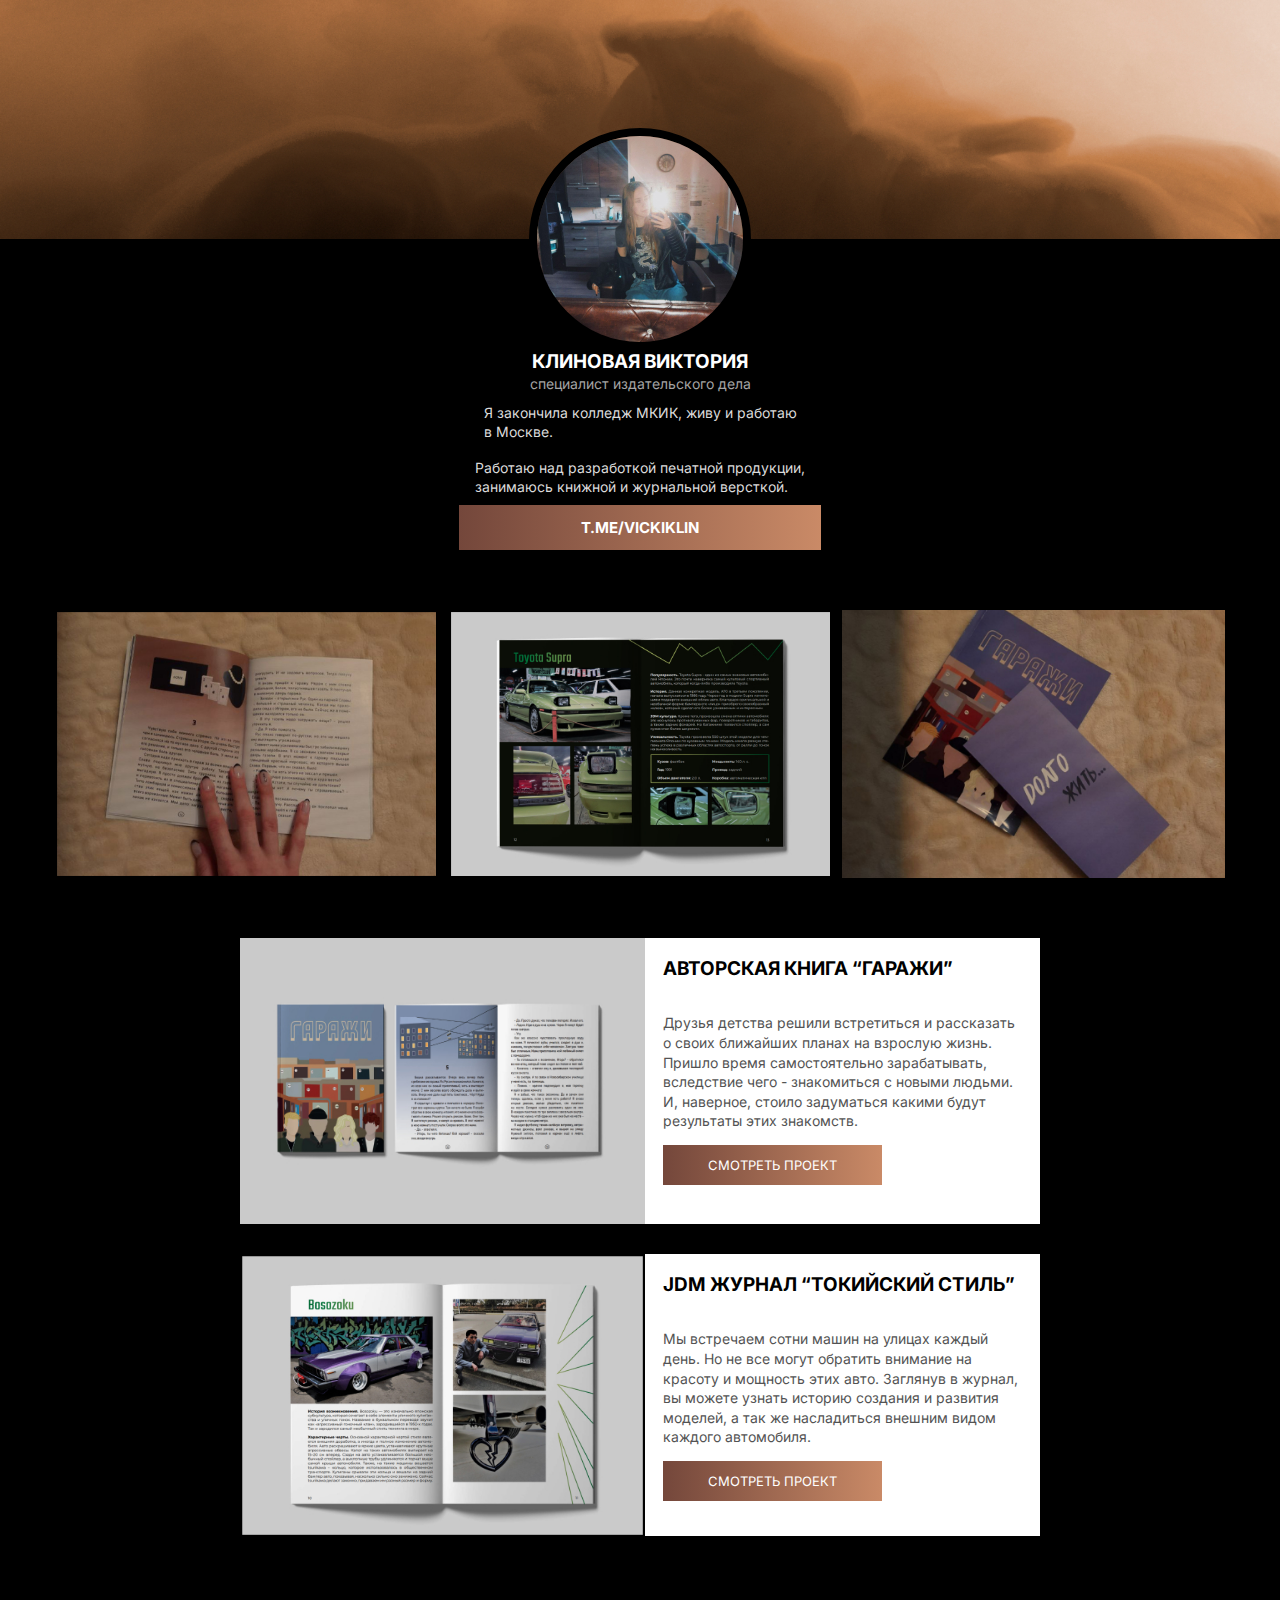
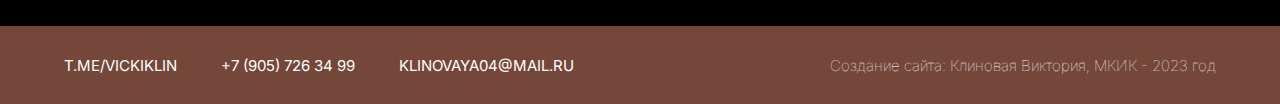
==== index.html @ 090721d9 "Add files via upload" ====
<!doctype html>
<!-- GetHab -->
<html lang="ru">
<head>
<title>Клиновая Виктория Евгеньевна</title>
<link href="style.css" type="text/css"  rel="stylesheet">
<meta charset="utf-8">
<link rel="shortcut icon" type="image/x-icon" href="images/favicon.ico">
<link rel="preconnect" href="https://fonts.googleapis.com">
<link rel="preconnect" href="https://fonts.gstatic.com" crossorigin>
<link href="https://fonts.googleapis.com/css2?family=Inter:wght@100;200;300;400;500;600;700;800;900&display=swap" rel="stylesheet">
</head>
<body>
<header>
<section class="profile">
<img src="images/i.jpg">
<h1>Клиновая Виктория</h1>
<h2>Специалист издательского дела</h2>
<p>Я закончила колледж МКИК, живу и работаю<br> в Москве.</p>
<p> Работаю над разработкой печатной продукции,<br> занимаюсь книжной и журнальной версткой.</p>
<a href="https://t.me/vickiklin">t.me/vickiklin</a>
</section>
</header>
<main>
<section class="ills">
<img src="images/page 3.jpg">
<img src="images/supra.jpg">
<img src="images/artbook.jpg">
</section>
<section class="portfolio">
<article id="card_2">
<img src="images/garaji.jpg" >
<h3>Авторская книга “Гаражи”</h3>
<p>Друзья детства решили встретиться и рассказать<br> о своих ближайших планах на взрослую жизнь. 
Пришло время самостоятельно зарабатывать, вследствие чего - знакомиться с новыми людьми. 
И, наверное, стоило задуматься какими будут результаты этих знакомств.</p>
<a href="2.html">Смотреть проект</a>
</article>
<article id="card_1">
<img src="images/boso.jpg">
<h3>JDM журнал “Токийский стиль”</h3>
<p>Мы встречаем сотни машин на улицах каждый день. Но не все могут обратить внимание на красоту и мощность этих авто.
Заглянув в журнал, вы можете узнать историю создания и развития моделей, а так же насладиться внешним видом каждого автомобиля.</p>
<a href="3.html">Смотреть проект</a>
</article>
</section>
</main>
<footer>
<div class="contacts">
<a href="https://t.me/vickiklin">t.me/vickiklin</a>
<a href="tel:79057263499"> +7 (905) 726 34 99</a>
<a href="mailto:klinovaya04@mail.ru">klinovaya04@mail.ru</a>
</div>
<div class="copyright">
Создание сайта: Клиновая Виктория, МКИК - 2023 год
</div>
</footer>
</body>
</html>
---- style.css ----
body {
    margin: 0;
    font-family: 'Inter', sans-serif;
	background-color: black;
}

header {
    width: 100%;
    height: 550px;
    background: url(images/fon1.jpg);
    background-size: 100% 239px;
    background-repeat: no-repeat;
    display: flex;
    justify-content: center;
    align-items: flex-end;
    margin-bottom: 60px;
}
.profile {
    width: 362px;
    display: flex;
    align-content: flex-start;
    justify-content: center;
    flex-wrap: wrap;
}

.profile img {
    display: block;
    margin: 0 50px;
    border-radius: 50%;
    border: 8px solid black;
}

.profile h1 {
    margin: 0;
font-weight: 700;
font-size: 19px;
line-height: 23px;
text-transform: uppercase;
color: white;
}

.profile h2 {
margin: 0;
font-weight: 400;
font-size: 14px;
line-height: 154.02%;
text-transform: lowercase;
color: #A4A4A4;
}

.profile p {
font-weight: 400;
font-size: 14px;
line-height: 140.52%;
color: #dbdbdb;
margin: 8px 0;
}

.profile a {
    width: 362px;
    height: 45px;
    background: linear-gradient(90deg, #74473B 0%, #D08F6A 107.46%);
    border-radius: 0px;
    display: flex;
    justify-content: center;
    align-items: center;
    font-weight: 700;
    font-size: 15px;
    text-transform: uppercase;
    color: #FFFFFF;
    text-decoration: none;
}

.profile a:hover {
    background: linear-gradient(0deg, #D08F6A 0%, #74473B 107.46%);
}

main {
    width: 1170px;
    margin: 0 auto;
}

.ills {
    display: flex;
    justify-content: space-between;
    flex-wrap: nowrap;
        margin-bottom: 60px;
}

.ills img {
    width: 383px;
    border-radius: 0 px;
}
 
.portfolio {
    /* visibility: visible; */
    display: flex;
    flex-direction: column;
    align-items: center;
        margin-bottom: 60px;
}

.portfolio article {
    /* visibility: visible; */
    width: 800px;
    display: flex;
    flex-direction: column;
    height: 286px;
    flex-wrap: wrap;
    margin-bottom: 30px;
    background: #FFFFFF;
    padding: 0px;
    box-sizing: border-box;
}

.portfolio article img {
    width: 405px;
    display: block;
    margin-right: 0px;
}

.portfolio article h3 {
    width: 360px;
    font-weight: 700;
    font-size: 19px;
    line-height: 23px;
    text-transform: uppercase;
}

.portfolio article p {
    font-weight: 400;
    font-size: 14px;
    line-height: 140.52%;
    width: 360px;
    color: #535353;
}

.portfolio article a {
    background: linear-gradient(90deg, #74473B 0%, #D08F6A 107.46%);
    border-radius: 0px;
    display: flex;
    width: 219px;
    height: 40px;
    text-transform: uppercase;
    color: #FFFFFF;
    text-decoration: none;
    align-items: center;
    font-size: 13px;
    justify-content: center;
}

.portfolio article a:hover {
    background: linear-gradient(0deg, #D08F6A 0%, #74473B 107.46%);
}

footer {
    background: url(images/footer1.jpg);
    width: 100%;
    height: 78px;
    padding: 0 5vw;
    display: flex;
    justify-content: space-between;
    box-sizing: border-box;
    align-items: center;
}

.contacts a {
    text-transform: uppercase;
    color: #FFFFFF;
    text-decoration: none;
    font-size: 15px;
    margin-right: 40px;
}

.contacts a:hover {
    color: #000000;
}

.copyright {
    font-size: 15px;
    color: #FFFFFF;
    font-weight: 100;
}

/* ВНУТРЕННЯЯ СТРАНИЦА */

.read {
    background: #FFFFFF;
    margin-bottom: 30px;
    padding: 70px 130px;
    box-sizing: border-box;
    font-weight: 0px;
    font-size: 14px;
    line-height: 156.02%;
    color: #535353;
    position: relative;
}


.read img {
    width: 440px;
    border-radius: 0px;
    margin: 5px;
}

.read h1 {
    text-transform: uppercase;
    color: #000000;
    font-weight: 700;
    font-size: 26px;
}

.read h1, .read p, .read ul {
    padding: 0 130px;
}

.read ul li {
    margin-bottom: 15px;
}

.back {
    position: absolute;
    left: 30px;
    top: 20px;
    display: flex;
    text-transform: uppercase;
    text-decoration: none;
    color: #000000;
    align-items: center;
    font-weight: 100%;
    font-size: 12px;
}

.back img {
    width: 35px;
    margin-right: 10px;
}

.back:hover {
opacity: 0.3;
}

#card_1 {
	    height: 282px;
}
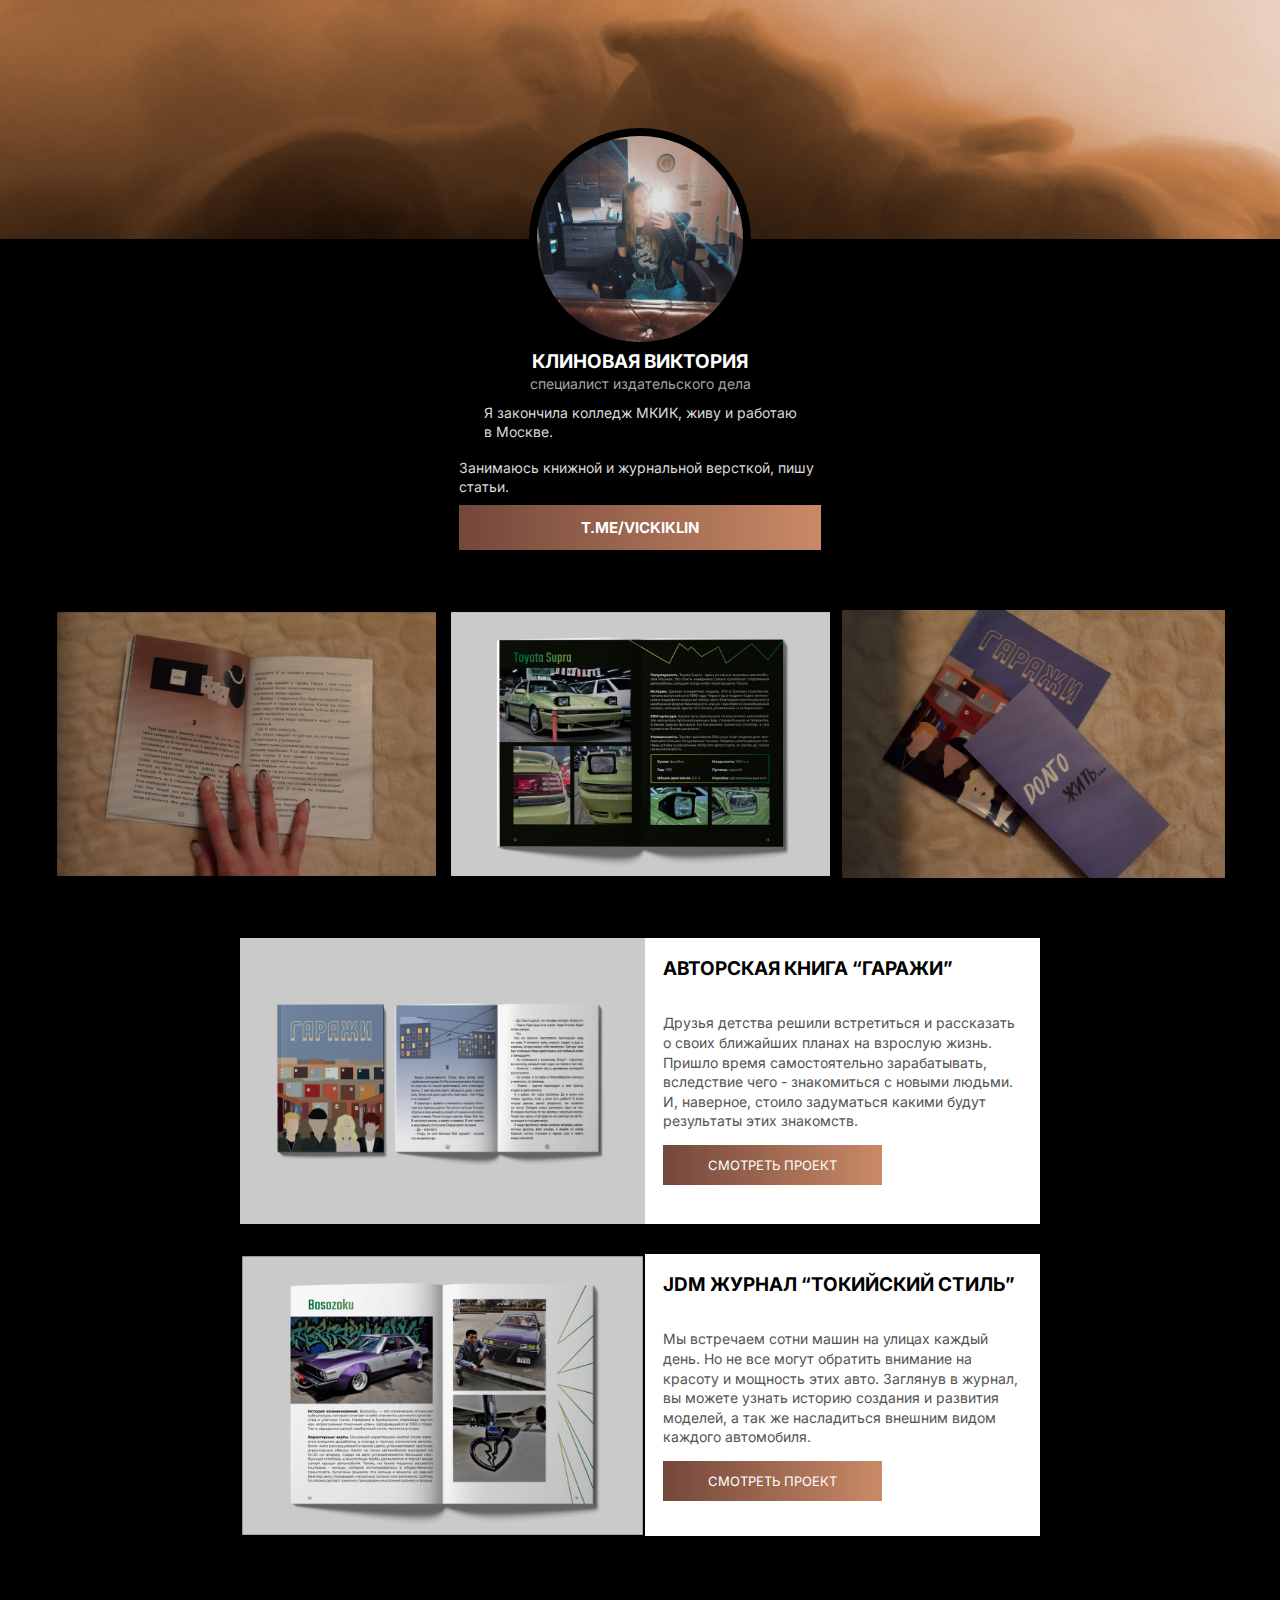
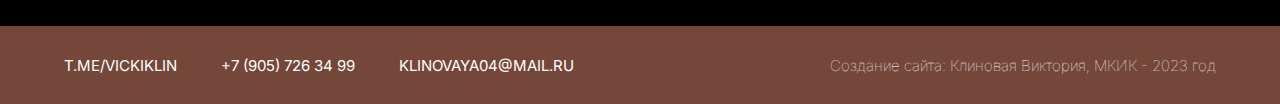
==== commit 3ca66fcc: "Update index.html" ====
--- a/index.html
+++ b/index.html
@@ -17,7 +17,7 @@
 <h1>Клиновая Виктория</h1>
 <h2>Специалист издательского дела</h2>
 <p>Я закончила колледж МКИК, живу и работаю<br> в Москве.</p>
-<p> Работаю над разработкой печатной продукции,<br> занимаюсь книжной и журнальной версткой.</p>
+<p>Занимаюсь книжной и журнальной версткой, пишу статьи.</p>
 <a href="https://t.me/vickiklin">t.me/vickiklin</a>
 </section>
 </header>
@@ -56,4 +56,4 @@
 </div>
 </footer>
 </body>
-</html>+</html>
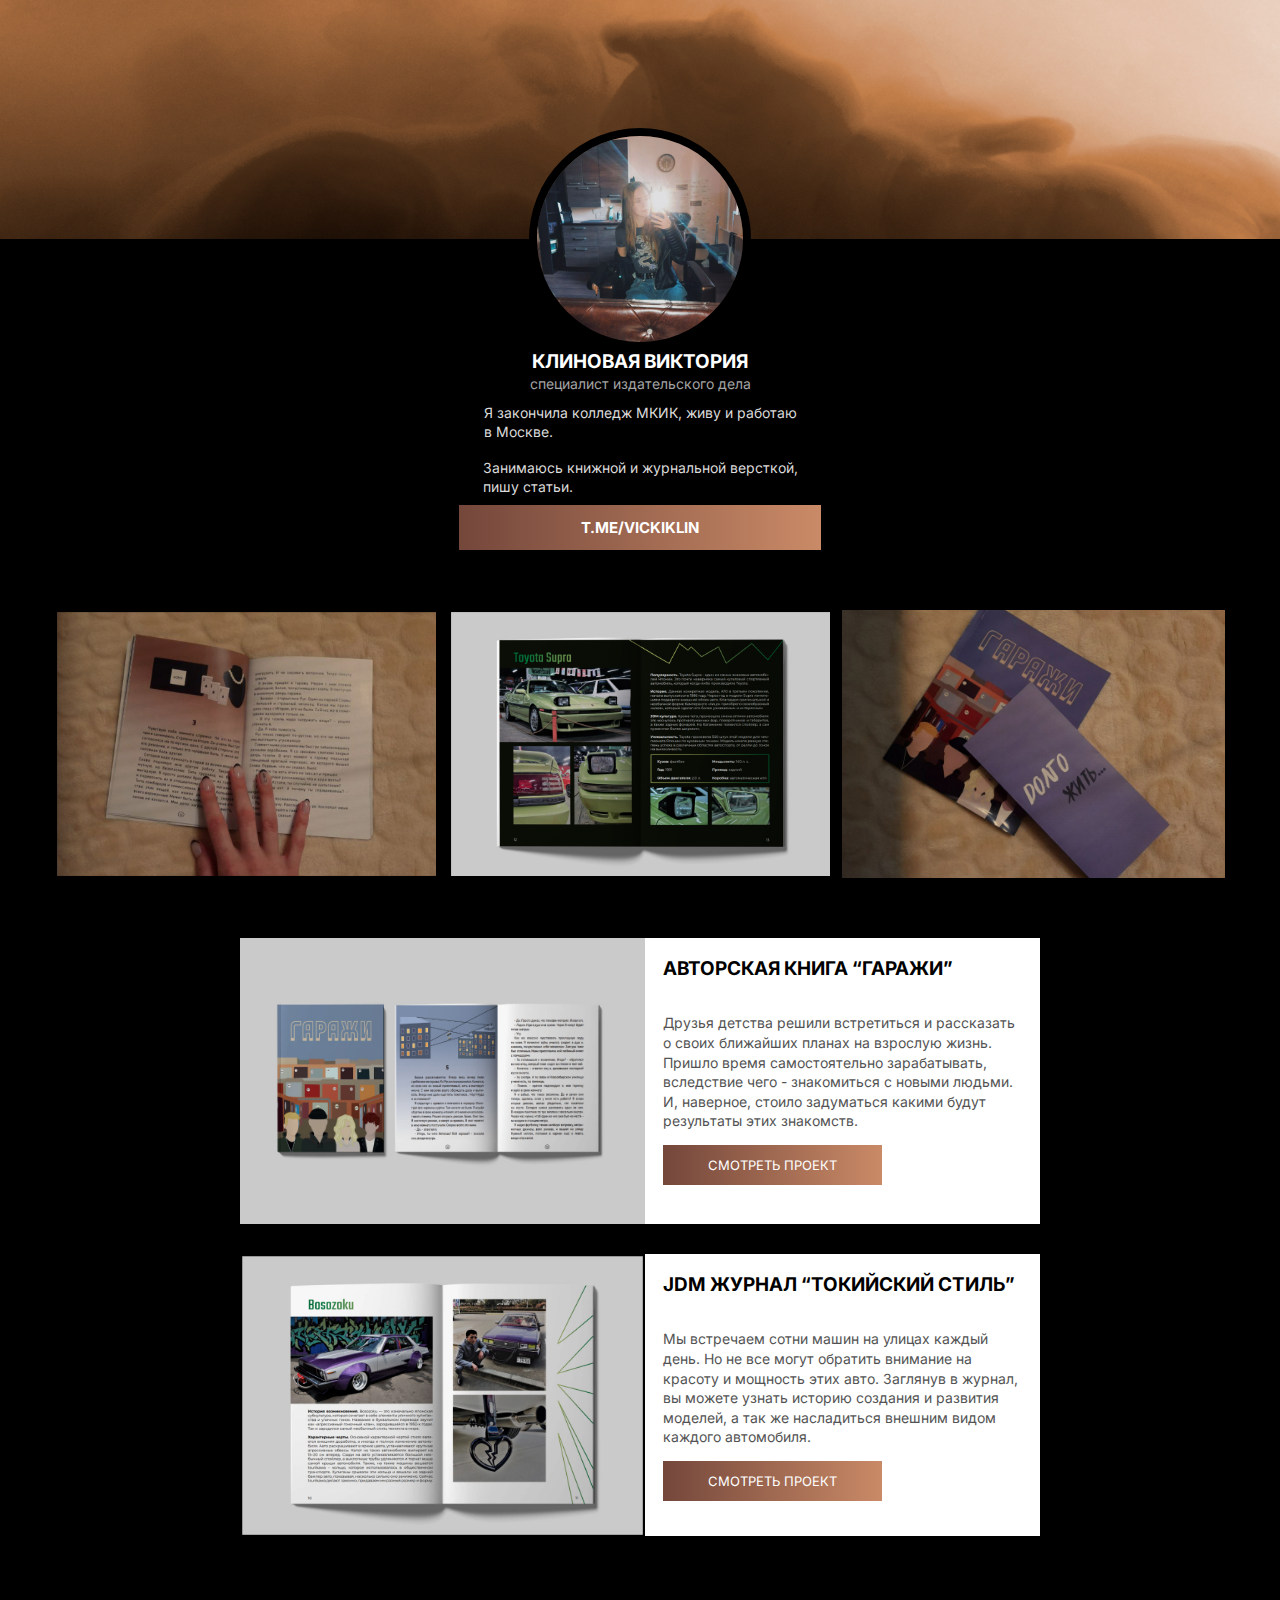
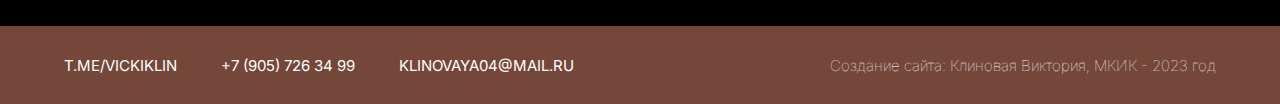
==== commit e5238909: "Update index.html" ====
--- a/index.html
+++ b/index.html
@@ -17,7 +17,7 @@
 <h1>Клиновая Виктория</h1>
 <h2>Специалист издательского дела</h2>
 <p>Я закончила колледж МКИК, живу и работаю<br> в Москве.</p>
-<p>Занимаюсь книжной и журнальной версткой, пишу статьи.</p>
+<p>Занимаюсь книжной и журнальной версткой,<br> пишу статьи.</p>
 <a href="https://t.me/vickiklin">t.me/vickiklin</a>
 </section>
 </header>
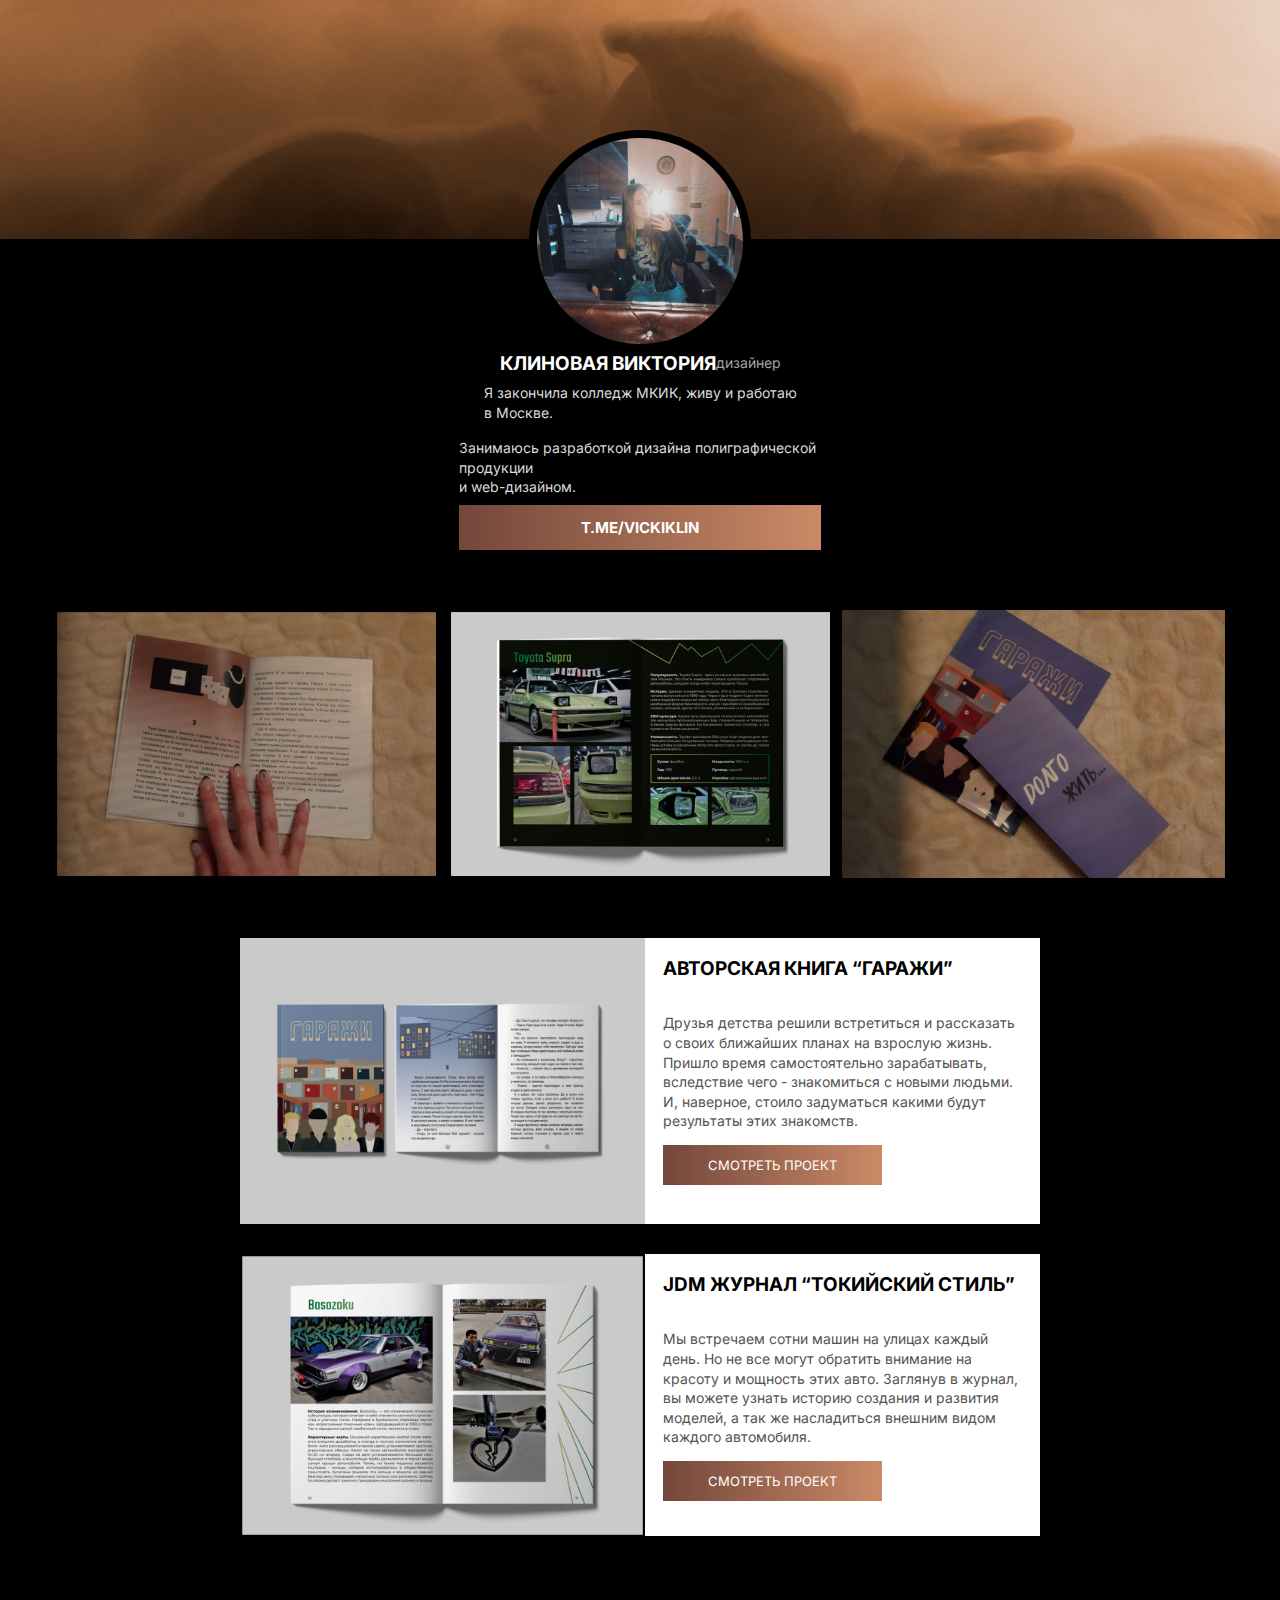
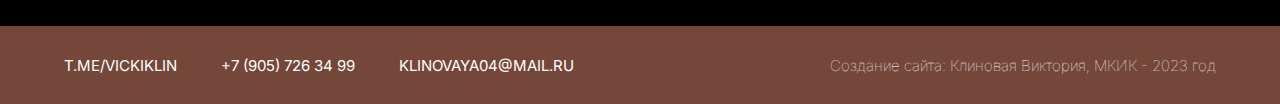
==== commit d87d833e: "Update index.html" ====
--- a/index.html
+++ b/index.html
@@ -2,7 +2,7 @@
 <!-- GetHab -->
 <html lang="ru">
 <head>
-<title>Клиновая Виктория Евгеньевна</title>
+<title>Клиновая Виктория</title>
 <link href="style.css" type="text/css"  rel="stylesheet">
 <meta charset="utf-8">
 <link rel="shortcut icon" type="image/x-icon" href="images/favicon.ico">
@@ -15,9 +15,9 @@
 <section class="profile">
 <img src="images/i.jpg">
 <h1>Клиновая Виктория</h1>
-<h2>Специалист издательского дела</h2>
+<h2>Дизайнер</h2>
 <p>Я закончила колледж МКИК, живу и работаю<br> в Москве.</p>
-<p>Занимаюсь книжной и журнальной версткой,<br> пишу статьи.</p>
+<p>Занимаюсь разработкой дизайна полиграфической продукции<br> и web-дизайном.</p>
 <a href="https://t.me/vickiklin">t.me/vickiklin</a>
 </section>
 </header>
